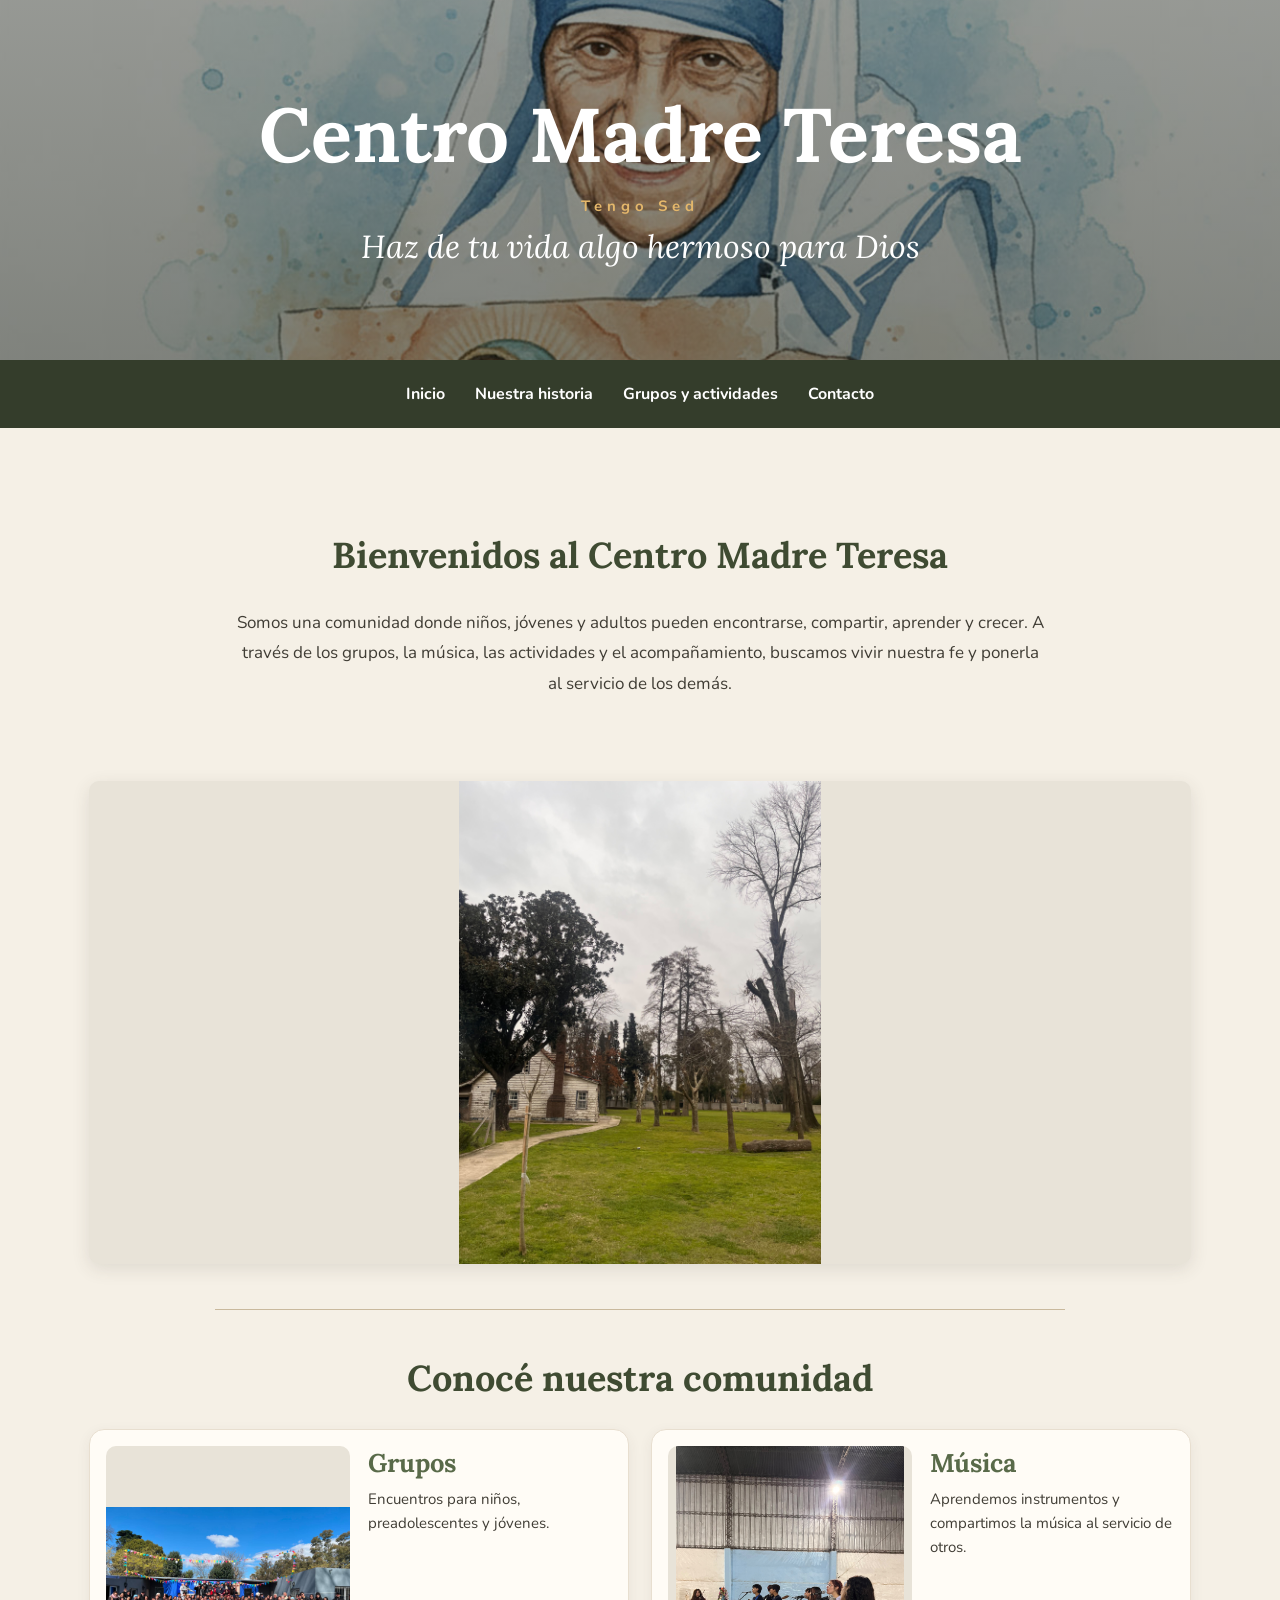
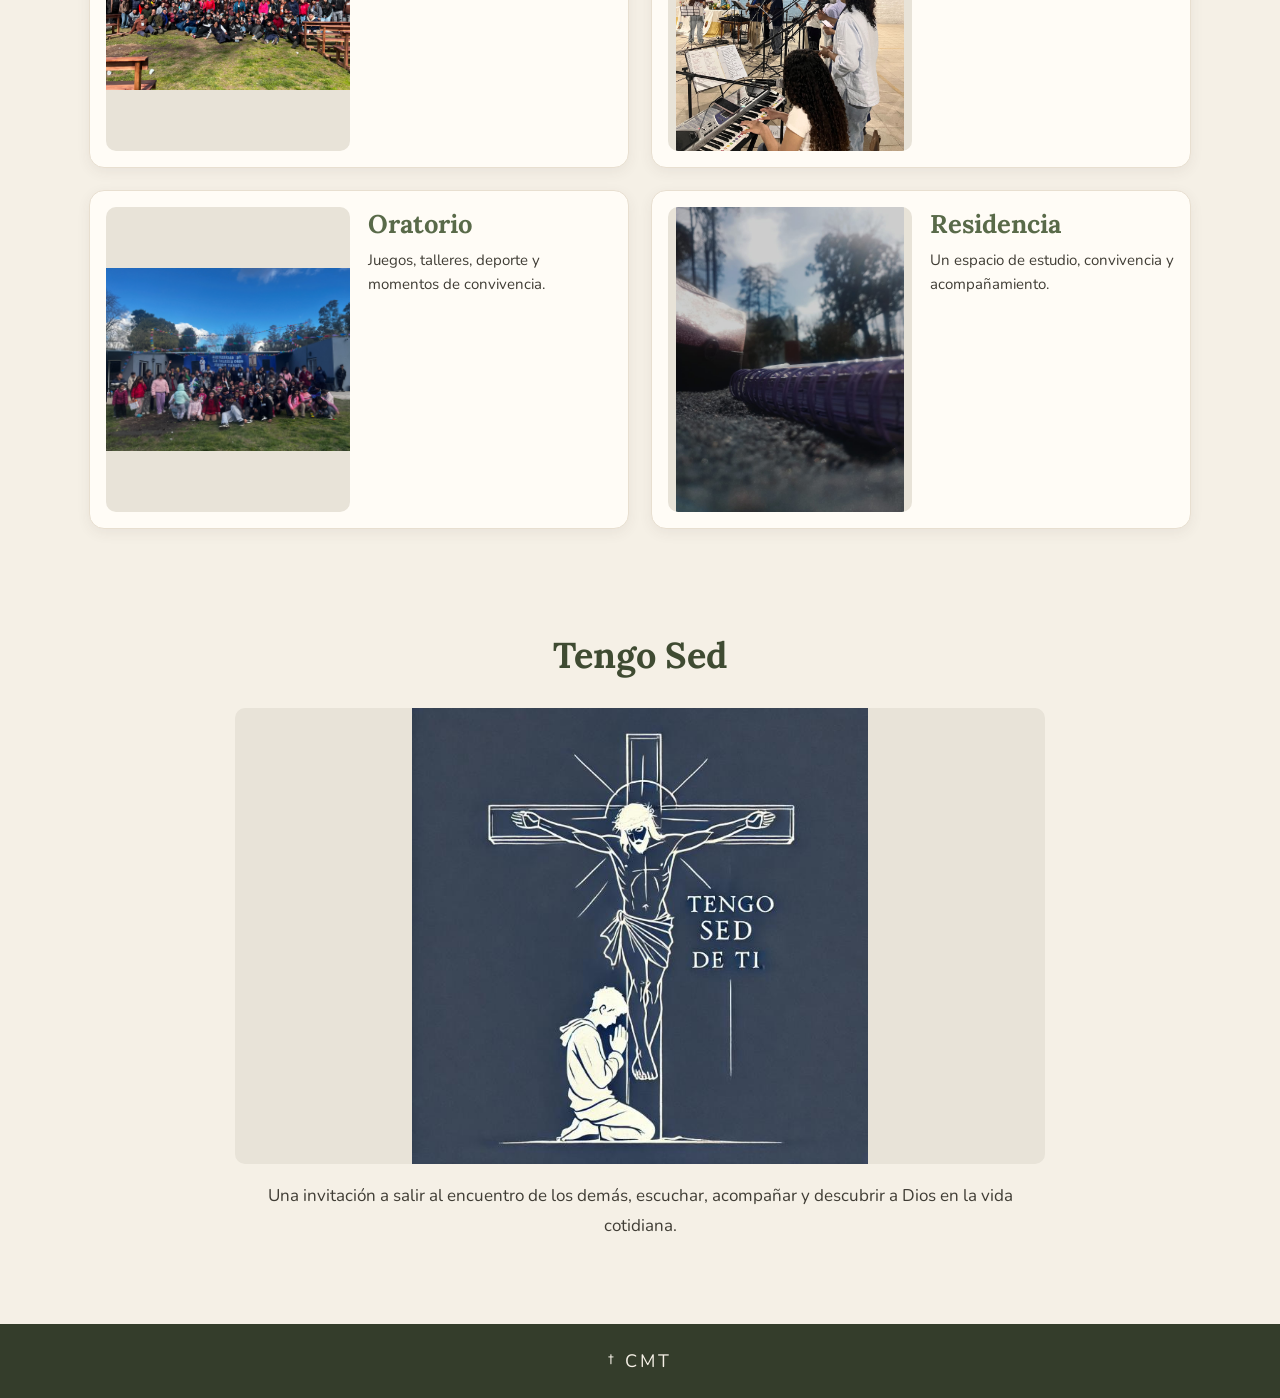
==== index.html @ f8f4c857 "Rename Index.html to index.html" ====
<!DOCTYPE html>
<html lang="es" id="fondo">

<head>
    <meta charset="UTF-8">
    <meta name="viewport" content="width=device-width, initial-scale=1.0">
    <title>Centro Madre Teresa</title>
    <link rel="stylesheet" href="css/estilos.css">
    <link href="https://fonts.googleapis.com/css2?family=Lora:wght@400;600;700&family=Nunito:wght@400;600;700&display=swap" rel="stylesheet">
    <link rel="icon" type="imagen/logo.png" href="imagen/logo.png">
</head>

<body>

    <header id="portada">
        <div id="contenido-portada">
            <h1 id="titulo">Centro Madre Teresa</h1>
            <p id="lema">Tengo Sed</p>
            <h2 id="subtitulo">Haz de tu vida algo hermoso para Dios</h2>
        </div>
    </header>

    <nav id="nav">
        <a href="index.html">Inicio</a>
        <a href="historia.html">Nuestra historia</a>
        <a href="grupos.html">Grupos y actividades</a>
        <a href="contacto.html">Contacto</a>
    </nav>

    <main>

        <section id="presentacion">
            <h2>Bienvenidos al Centro Madre Teresa</h2>

            <p>
                Somos una comunidad donde niños, jóvenes y adultos
                pueden encontrarse, compartir, aprender y crecer.
                A través de los grupos, la música, las actividades
                y el acompañamiento, buscamos vivir nuestra fe
                y ponerla al servicio de los demás.
            </p>
        </section>

        <section id="foto-principal">
            <div class="foto-vacia">
                        <img src="imagen/Vistas a la ex Casa San Jose.jpeg" alt="Centro">
                    </div>
        </section>

        <hr>

        <section id="actividades">
            <h2>Conocé nuestra comunidad</h2>

            <div class="contenedor-tarjetas">

                <article class="tarjeta">
                    <div class="foto-vacia">
                        <img src="imagen/Gente Mision.jpeg" alt="Jovenes Centro Madre Teresa">
                    </div>
                    <h3>Grupos</h3>
                    <p>
                        Encuentros para niños, preadolescentes
                        y jóvenes.
                    </p>
                </article>

                <article class="tarjeta">
                    <div class="foto-vacia">
                        <img src="imagen/Servicio de Coro CMT.jpeg" alt="coro y musica">
                    </div>
                    <h3>Música</h3>
                    <p>
                        Aprendemos instrumentos y compartimos
                        la música al servicio de otros.
                    </p>
                </article>

                <article class="tarjeta">
                    <div class="foto-vacia">
                        <img src="imagen/Niños.jpeg" alt="Niños del Centro Madre Teresa">
                    </div>
                    <h3>Oratorio</h3>
                    <p>
                        Juegos, talleres, deporte y momentos
                        de convivencia.
                    </p>
                </article>

                <article class="tarjeta">
                    <div class="foto-vacia">
                        <img src="imagen/Estudio.jpeg" alt="Espacio de estudio de la residencia">
                    </div>
                    <h3>Residencia</h3>
                    <p>
                        Un espacio de estudio, convivencia
                        y acompañamiento.
                    </p>
                </article>

            </div>
        </section>

        <section id="identidad">
            <h2>Tengo Sed</h2>
            <div class="foto-vacia">
                        <img src="imagen/sed.jpg" alt="Amor en servicio">
                    </div>
            <p>
                Una invitación a salir al encuentro de los demás,
                escuchar, acompañar y descubrir a Dios en la vida
                cotidiana.
            </p>
        </section>

    </main>

    <footer>
        <p id="promo">† CMT</p>
    </footer>

</body>
</html>
---- css/estilos.css ----
/* ESTILO GENERAL */
* {
    box-sizing: border-box;
}

body {
    margin: 0;
    background-color: #F5F0E6;
    color: #403D35;
    font-family: 'Nunito', sans-serif;
}

h1, h2, h3 {
    font-family: 'Lora', serif;
}

/* PORTADA */
#portada {
    min-height: 360px;
    padding: 45px 20px;
    display: flex;
    align-items: center;
    justify-content: center;
    text-align: center;
    color: white;

    background-image:
        linear-gradient(rgba(25, 30, 20, 0.45),
                        rgba(25, 30, 20, 0.55)),
        url("../imagen/madre-teresa-eliza-gara-albert-verges.jpg");

    background-size: cover;
    background-position: center;
}

#calido {
    min-height: 360px;
    padding: 45px 20px;

    display: flex;
    align-items: center;
    justify-content: center;

    text-align: center;
    color: white;

    background-image:
        linear-gradient(
            rgba(25, 30, 20, 0.35),
            rgba(25, 30, 20, 0.55)
        ),
        url("../imagen/portada-calida.png");

    background-size: cover;
    background-position: center;
    background-repeat: no-repeat;
}
#contenido-portada {
    max-width: 900px;
}

#titulo {
    margin: 0;
    color: white;
    font-size: clamp(40px, 7vw, 76px);
    line-height: 1.1;
}

#lema {
    margin: 20px 0 10px;
    color: #E4B76B;
    font-size: 15px;
    font-weight: bold;
    letter-spacing: 5px;
}

#subtitulo {
    margin: 10px 0 0;
    padding: 0;
    font-size: clamp(20px, 3vw, 32px);
    font-weight: normal;
    font-style: italic;
}

/* MENÚ DE NAVEGACIÓN */
#nav {
    display: flex;
    justify-content: center;
    flex-wrap: wrap;
    gap: 12px 30px;
    padding: 18px;
    background-color: #343D2B;
}

#nav a {
    color: white;
    text-decoration: none;
    font-weight: bold;
    padding: 5px 0;
    transition: color 0.2s;
}

#nav a:hover {
    color: #D4C49A;
}

/* PRESENTACIÓN */
#presentacion,
#identidad {
    max-width: 850px;
    margin: 45px auto;
    padding: 20px;
    text-align: center;
    line-height: 1.8;
}

#presentacion h2,
#identidad h2 {
    color: #3F4B32;
    font-size: clamp(26px, 4vw, 36px);
    margin-bottom: 20px;
}

#presentacion p,
#identidad p {
    font-size: 17px;
}

hr {
    max-width: 850px;
    margin: 45px auto;
    border: 0;
    border-top: 1px solid #C9B99D;
}

/* ESPACIOS PARA LAS FOTOS */
.foto-vacia {
    width: 100%;
    aspect-ratio: 16 / 9;
    overflow: hidden;
    border-radius: 10px;
    background-color: #E8E3D8;

    display: flex;
    align-items: center;
    justify-content: center;
    text-align: center;
    color: #686657;
}

.foto-vacia img {
    width: 100%;
    height: 100%;
    object-fit: contain;
    display: block;
}
/* FOTO PRINCIPAL */
#foto-principal {
    max-width: 1150px;
    margin: 35px auto;
    padding: 0 24px;
}

#foto-principal .foto-vacia {
    aspect-ratio: 16 / 7;
    box-shadow: 0 5px 18px rgba(64, 61, 53, 0.12);
}

/* TARJETAS DE ACTIVIDADES */
#actividades {
    max-width: 1150px;
    margin: 45px auto;
    padding: 0 24px;
}

#actividades > h2 {
    margin-bottom: 28px;
    text-align: center;
    color: #3F4B32;
    font-size: clamp(27px, 4vw, 36px);
}

.contenedor-tarjetas {
    display: grid;
    grid-template-columns: repeat(2, minmax(0, 1fr));
    gap: 22px;
}

.tarjeta {
    min-width: 0;
    padding: 16px;
    display: grid;
    grid-template-columns: minmax(0, 1fr) minmax(0, 1fr);
    grid-template-rows: auto 1fr;
    align-items: center;
    gap: 8px 18px;

    background-color: #FFFCF6;
    border: 1px solid #E8DFD0;
    border-radius: 15px;
    box-shadow: 0 4px 14px rgba(64, 61, 53, 0.07);
    transition: transform 0.2s, box-shadow 0.2s;
}

.tarjeta:hover {
    transform: translateY(-3px);
    box-shadow: 0 8px 20px rgba(64, 61, 53, 0.12);
}

.tarjeta .foto-vacia {
    grid-column: 1;
    grid-row: 1 / 3;
    aspect-ratio: 4 / 5;
}

.tarjeta h3 {
    grid-column: 2;
    grid-row: 1;
    align-self: end;
    margin: 0;
    color: #596A49;
    font-size: clamp(20px, 2vw, 27px);
}

.tarjeta p {
    grid-column: 2;
    grid-row: 2;
    align-self: start;
    margin: 0;
    font-size: 15px;
    line-height: 1.6;
}

/* PIE DE PÁGINA */
footer {
    margin-top: 45px;
    padding: 25px;
    background-color: #343D2B;
    text-align: center;
}

#promo {
    margin: 0;
    color: #F5F0E6;
    font-size: 18px;
    letter-spacing: 3px;
}

/* ADAPTACIÓN A PANTALLAS PEQUEÑAS */
@media (max-width: 750px) {
    .contenedor-tarjetas {
        grid-template-columns: 1fr;
    }

    #foto-principal .foto-vacia {
        aspect-ratio: 4 / 3;
    }
}

@media (max-width: 450px) {
    .tarjeta {
        grid-template-columns: 1fr;
    }

    .tarjeta .foto-vacia {
        grid-column: 1;
        grid-row: 1;
        aspect-ratio: 16 / 9;
    }

    .tarjeta h3 {
        grid-column: 1;
        grid-row: 2;
    }

    .tarjeta p {
        grid-column: 1;
        grid-row: 3;
    }

    #nav {
        gap: 12px 18px;
    }
}

/* FORMULARIO DE CONTACTO */

#formulario-contacto {
    max-width: 650px;
    margin: 40px auto;
    padding: 30px;
    background-color: #FFFCF5;
    border-radius: 12px;
    box-shadow: 0 4px 15px rgba(64, 61, 53, 0.12);
}

#form-contacto {
    display: flex;
    flex-direction: column;
    gap: 12px;
}

#form-contacto label {
    font-weight: 700;
    margin-top: 8px;
}

#form-contacto input,
#form-contacto select,
#form-contacto textarea {
    width: 100%;
    padding: 12px;
    border: 1px solid #C9BDA8;
    border-radius: 6px;
    background-color: #FFFFFF;
    color: #403D35;
    font-family: 'Nunito', sans-serif;
    font-size: 16px;
}

#form-contacto input:focus,
#form-contacto select:focus,
#form-contacto textarea:focus {
    outline: 2px solid #8B9A75;
    border-color: #8B9A75;
}

#form-contacto textarea {
    resize: vertical;
}

#form-contacto button {
    margin-top: 12px;
    padding: 13px;
    border: none;
    border-radius: 6px;
    background-color: #667653;
    color: white;
    font-family: 'Nunito', sans-serif;
    font-size: 16px;
    font-weight: 700;
    cursor: pointer;
    transition: background-color 0.2s;
}

#form-contacto button:hover {
    background-color: #4F6040;
}

#respuesta-contacto {
    text-align: center;
    font-weight: 700;
    color: #4F6040;
}
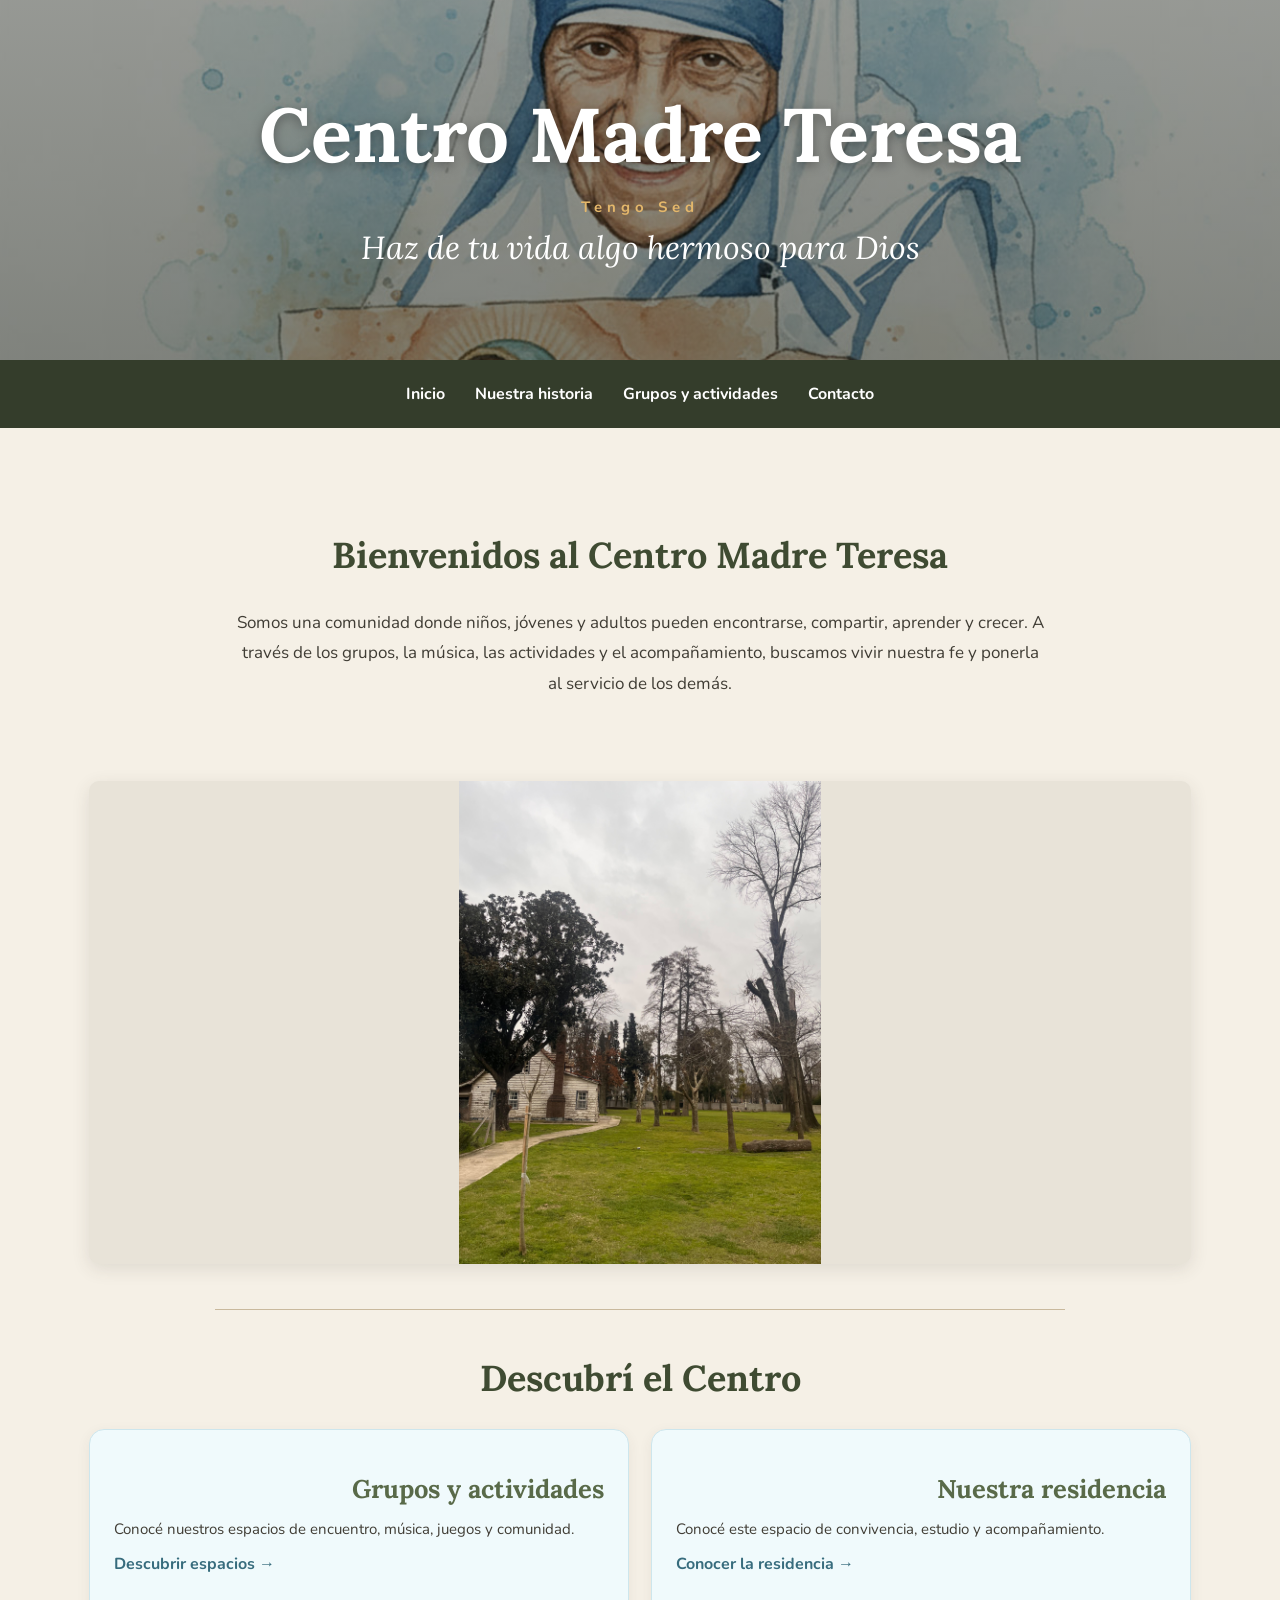
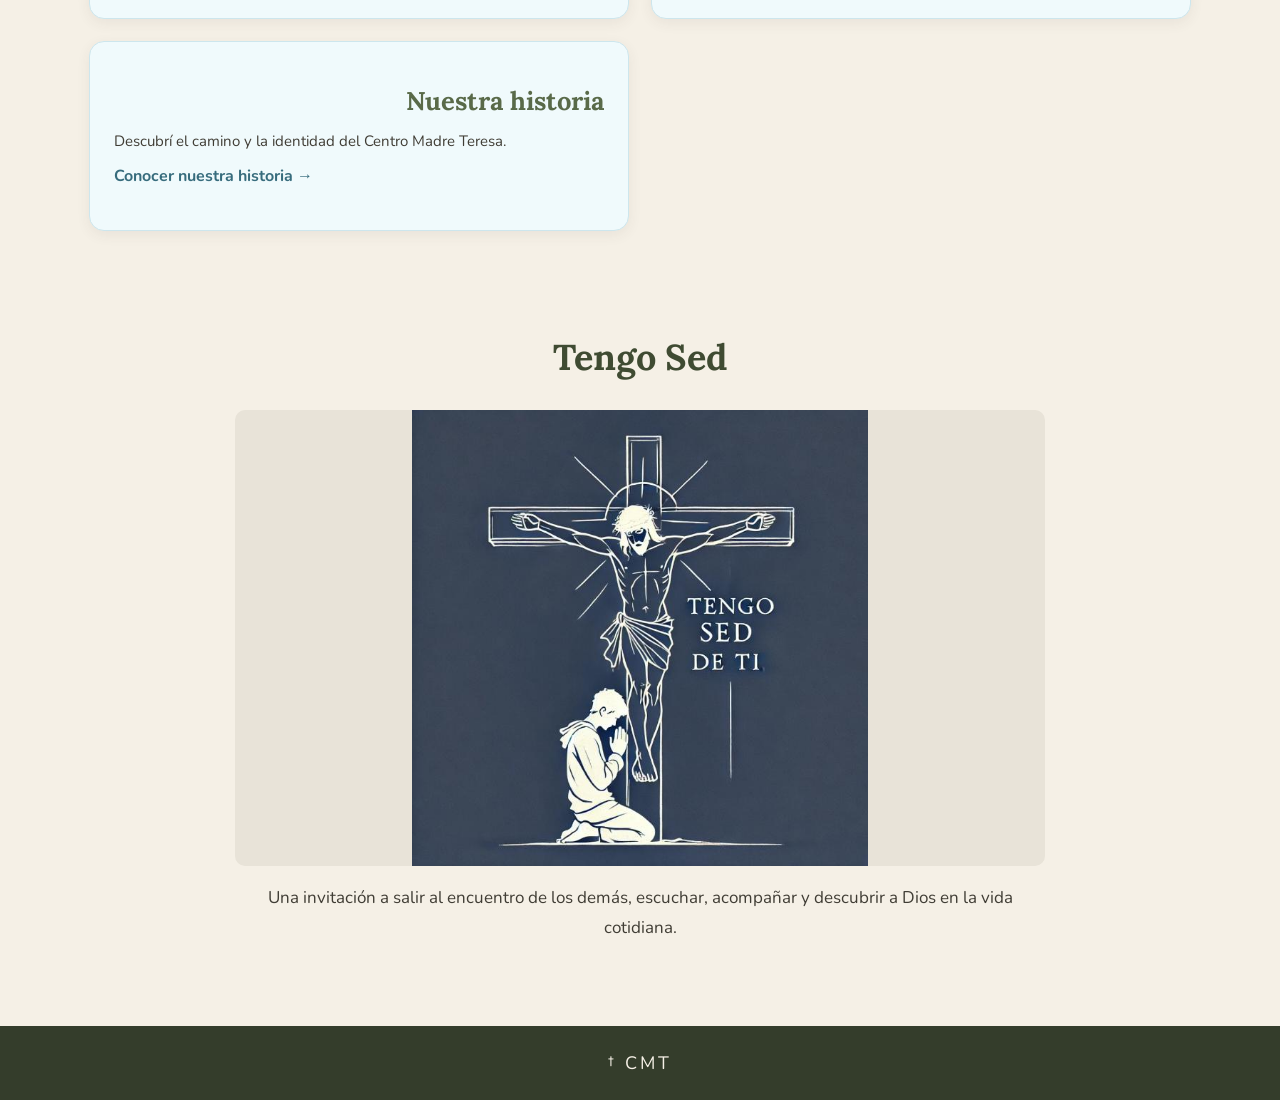
==== commit 936c774f: "comit nuevo" ====
--- a/index.html
+++ b/index.html
@@ -50,57 +50,43 @@
 
         <hr>
 
-        <section id="actividades">
-            <h2>Conocé nuestra comunidad</h2>
+        
+<section id="actividades">
+    <h2>Descubrí el Centro</h2>
 
-            <div class="contenedor-tarjetas">
+    <div class="contenedor-tarjetas accesos-inicio">
 
-                <article class="tarjeta">
-                    <div class="foto-vacia">
-                        <img src="imagen/Gente Mision.jpeg" alt="Jovenes Centro Madre Teresa">
-                    </div>
-                    <h3>Grupos</h3>
-                    <p>
-                        Encuentros para niños, preadolescentes
-                        y jóvenes.
-                    </p>
-                </article>
+        <article class="tarjeta acceso-inicio" tabindex="0" role="link" onclick="window.location.href='grupos.html'" onkeydown="if(event.key==='Enter'||event.key===' '){event.preventDefault();window.location.href='grupos.html'}">
+            <h3>Grupos y actividades</h3>
+            <p>Conocé nuestros espacios de encuentro, música, juegos y comunidad.</p>
+            <span>Descubrir espacios →</span>
+        </article>
 
-                <article class="tarjeta">
-                    <div class="foto-vacia">
-                        <img src="imagen/Servicio de Coro CMT.jpeg" alt="coro y musica">
-                    </div>
-                    <h3>Música</h3>
-                    <p>
-                        Aprendemos instrumentos y compartimos
-                        la música al servicio de otros.
-                    </p>
-                </article>
+        <article class="tarjeta acceso-inicio" tabindex="0" role="button" onclick="document.getElementById('panel-residencia').hidden=false;document.getElementById('panel-residencia').scrollIntoView({behavior:'smooth',block:'center'})" onkeydown="if(event.key==='Enter'||event.key===' '){event.preventDefault();document.getElementById('panel-residencia').hidden=false;document.getElementById('panel-residencia').scrollIntoView({behavior:'smooth',block:'center'})}">
+            <h3>Nuestra residencia</h3>
+            <p>Conocé este espacio de convivencia, estudio y acompañamiento.</p>
+            <span>Conocer la residencia →</span>
+        </article>
 
-                <article class="tarjeta">
-                    <div class="foto-vacia">
-                        <img src="imagen/Niños.jpeg" alt="Niños del Centro Madre Teresa">
-                    </div>
-                    <h3>Oratorio</h3>
-                    <p>
-                        Juegos, talleres, deporte y momentos
-                        de convivencia.
-                    </p>
-                </article>
+        <a class="tarjeta acceso-inicio" href="historia.html">
+            <h3>Nuestra historia</h3>
+            <p>Descubrí el camino y la identidad del Centro Madre Teresa.</p>
+            <span>Conocer nuestra historia →</span>
+        </a>
 
-                <article class="tarjeta">
-                    <div class="foto-vacia">
-                        <img src="imagen/Estudio.jpeg" alt="Espacio de estudio de la residencia">
-                    </div>
-                    <h3>Residencia</h3>
-                    <p>
-                        Un espacio de estudio, convivencia
-                        y acompañamiento.
-                    </p>
-                </article>
+    </div>
 
-            </div>
-        </section>
+    <div id="panel-residencia" class="panel-detalle" hidden>
+        <button type="button" class="cerrar-panel" onclick="document.getElementById('panel-residencia').hidden=true">Cerrar ×</button>
+        <h3>Nuestra residencia</h3>
+        <div class="foto-vacia">
+            <img src="imagen/Estudio.jpeg" alt="Espacio de estudio de la residencia">
+        </div>
+        <p>La residencia es un espacio de convivencia, estudio y acompañamiento en la vida cotidiana del Centro Madre Teresa.</p>
+        <a class="boton-contacto" href="contacto.html?motivo=residencia">Consultar por la residencia</a>
+    </div>
+</section>
+
 
         <section id="identidad">
             <h2>Tengo Sed</h2>
--- a/css/estilos.css
+++ b/css/estilos.css
@@ -1,5 +1,4 @@
 
-/* ESTILO GENERAL */
 * {
     box-sizing: border-box;
 }
@@ -15,7 +14,6 @@
     font-family: 'Lora', serif;
 }
 
-/* PORTADA */
 #portada {
     min-height: 360px;
     padding: 45px 20px;
@@ -24,12 +22,9 @@
     justify-content: center;
     text-align: center;
     color: white;
-
     background-image:
-        linear-gradient(rgba(25, 30, 20, 0.45),
-                        rgba(25, 30, 20, 0.55)),
+        linear-gradient(rgba(25, 30, 20, 0.45), rgba(25, 30, 20, 0.55)),
         url("../imagen/madre-teresa-eliza-gara-albert-verges.jpg");
-
     background-size: cover;
     background-position: center;
 }
@@ -37,34 +32,32 @@
 #calido {
     min-height: 360px;
     padding: 45px 20px;
-
     display: flex;
     align-items: center;
     justify-content: center;
-
     text-align: center;
     color: white;
-
     background-image:
-        linear-gradient(
-            rgba(25, 30, 20, 0.35),
-            rgba(25, 30, 20, 0.55)
-        ),
+        linear-gradient(rgba(25, 30, 20, 0.35), rgba(25, 30, 20, 0.55)),
         url("../imagen/portada-calida.png");
-
     background-size: cover;
     background-position: center;
     background-repeat: no-repeat;
 }
+
 #contenido-portada {
+    width: 100%;
     max-width: 900px;
+    margin: 0 auto;
 }
 
 #titulo {
     margin: 0;
     color: white;
-    font-size: clamp(40px, 7vw, 76px);
-    line-height: 1.1;
+    font-size: clamp(36px, 6vw, 76px);
+    line-height: 1.12;
+    text-wrap: balance;
+    text-shadow: 0 3px 12px rgba(0, 0, 0, 0.35);
 }
 
 #lema {
@@ -83,7 +76,6 @@
     font-style: italic;
 }
 
-/* MENÚ DE NAVEGACIÓN */
 #nav {
     display: flex;
     justify-content: center;
@@ -105,7 +97,6 @@
     color: #D4C49A;
 }
 
-/* PRESENTACIÓN */
 #presentacion,
 #identidad {
     max-width: 850px;
@@ -134,14 +125,12 @@
     border-top: 1px solid #C9B99D;
 }
 
-/* ESPACIOS PARA LAS FOTOS */
 .foto-vacia {
     width: 100%;
     aspect-ratio: 16 / 9;
     overflow: hidden;
     border-radius: 10px;
     background-color: #E8E3D8;
-
     display: flex;
     align-items: center;
     justify-content: center;
@@ -155,7 +144,7 @@
     object-fit: contain;
     display: block;
 }
-/* FOTO PRINCIPAL */
+
 #foto-principal {
     max-width: 1150px;
     margin: 35px auto;
@@ -167,7 +156,6 @@
     box-shadow: 0 5px 18px rgba(64, 61, 53, 0.12);
 }
 
-/* TARJETAS DE ACTIVIDADES */
 #actividades {
     max-width: 1150px;
     margin: 45px auto;
@@ -195,15 +183,17 @@
     grid-template-rows: auto 1fr;
     align-items: center;
     gap: 8px 18px;
-
     background-color: #FFFCF6;
-    border: 1px solid #E8DFD0;
+    border: 1px solid #CDE6ED;
     border-radius: 15px;
     box-shadow: 0 4px 14px rgba(64, 61, 53, 0.07);
-    transition: transform 0.2s, box-shadow 0.2s;
+    transition: transform 0.2s, box-shadow 0.2s, background-color 0.2s, border-color 0.2s;
+    cursor: pointer;
 }
 
 .tarjeta:hover {
+    background-color: #F0FAFC;
+    border-color: #A9D8E5;
     transform: translateY(-3px);
     box-shadow: 0 8px 20px rgba(64, 61, 53, 0.12);
 }
@@ -232,7 +222,6 @@
     line-height: 1.6;
 }
 
-/* PIE DE PÁGINA */
 footer {
     margin-top: 45px;
     padding: 25px;
@@ -247,17 +236,6 @@
     letter-spacing: 3px;
 }
 
-/* ADAPTACIÓN A PANTALLAS PEQUEÑAS */
-@media (max-width: 750px) {
-    .contenedor-tarjetas {
-        grid-template-columns: 1fr;
-    }
-
-    #foto-principal .foto-vacia {
-        aspect-ratio: 4 / 3;
-    }
-}
-
 @media (max-width: 450px) {
     .tarjeta {
         grid-template-columns: 1fr;
@@ -266,7 +244,7 @@
     .tarjeta .foto-vacia {
         grid-column: 1;
         grid-row: 1;
-        aspect-ratio: 16 / 9;
+        aspect-ratio: 4 / 3;
     }
 
     .tarjeta h3 {
@@ -280,11 +258,19 @@
     }
 
     #nav {
-        gap: 12px 18px;
-    }
-}
-
-/* FORMULARIO DE CONTACTO */
+        display: grid;
+        grid-template-columns: 1fr 1fr;
+        gap: 12px 8px;
+        padding: 14px 10px;
+        text-align: center;
+    }
+
+    #nav a {
+        min-width: 0;
+        padding: 10px 4px;
+        overflow-wrap: break-word;
+    }
+}
 
 #formulario-contacto {
     max-width: 650px;
@@ -353,3 +339,93 @@
     font-weight: 700;
     color: #4F6040;
 }
+
+
+.accesos-inicio .acceso-inicio {
+    display: flex;
+    flex-direction: column;
+    align-items: flex-start;
+    justify-content: center;
+    gap: 12px;
+    min-height: 190px;
+    padding: 24px;
+    background-color: #F0FAFC;
+    border: 1px solid #CDE6ED;
+    border-radius: 15px;
+    color: #403D35;
+    text-decoration: none;
+    cursor: pointer;
+}
+
+.accesos-inicio .acceso-inicio h3,
+.accesos-inicio .acceso-inicio p {
+    margin: 0;
+}
+
+.accesos-inicio .acceso-inicio span {
+    color: #376C7D;
+    font-weight: 700;
+}
+
+.accesos-inicio .acceso-inicio:focus-visible {
+    outline: 3px solid #7ABACB;
+    outline-offset: 3px;
+}
+
+.panel-detalle {
+    position: relative;
+    max-width: 750px;
+    margin: 30px auto;
+    padding: 25px;
+    background-color: #F0FAFC;
+    border: 1px solid #CDE6ED;
+    border-radius: 15px;
+}
+
+.panel-detalle h3 {
+    color: #3F4B32;
+    font-size: 28px;
+}
+
+.panel-detalle[hidden] {
+    display: none;
+}
+
+.panel-detalle .foto-vacia {
+    max-width: 600px;
+    margin: 20px auto;
+}
+
+.cerrar-panel {
+    display: block;
+    margin-left: auto;
+    padding: 8px 14px;
+    border: 0;
+    border-radius: 8px;
+    background-color: #DDF3FA;
+    color: #245A70;
+    cursor: pointer;
+}
+
+.boton-contacto {
+    display: inline-block;
+    margin-top: 12px;
+    padding: 12px 18px;
+    border-radius: 8px;
+    background-color: #DDF3FA;
+    color: #245A70;
+    font-weight: 700;
+    text-decoration: none;
+}
+
+@media (max-width: 450px) {
+    .accesos-inicio {
+        grid-template-columns: 1fr;
+    }
+
+    .panel-detalle {
+        margin: 24px 16px;
+        padding: 18px;
+    }
+}
+
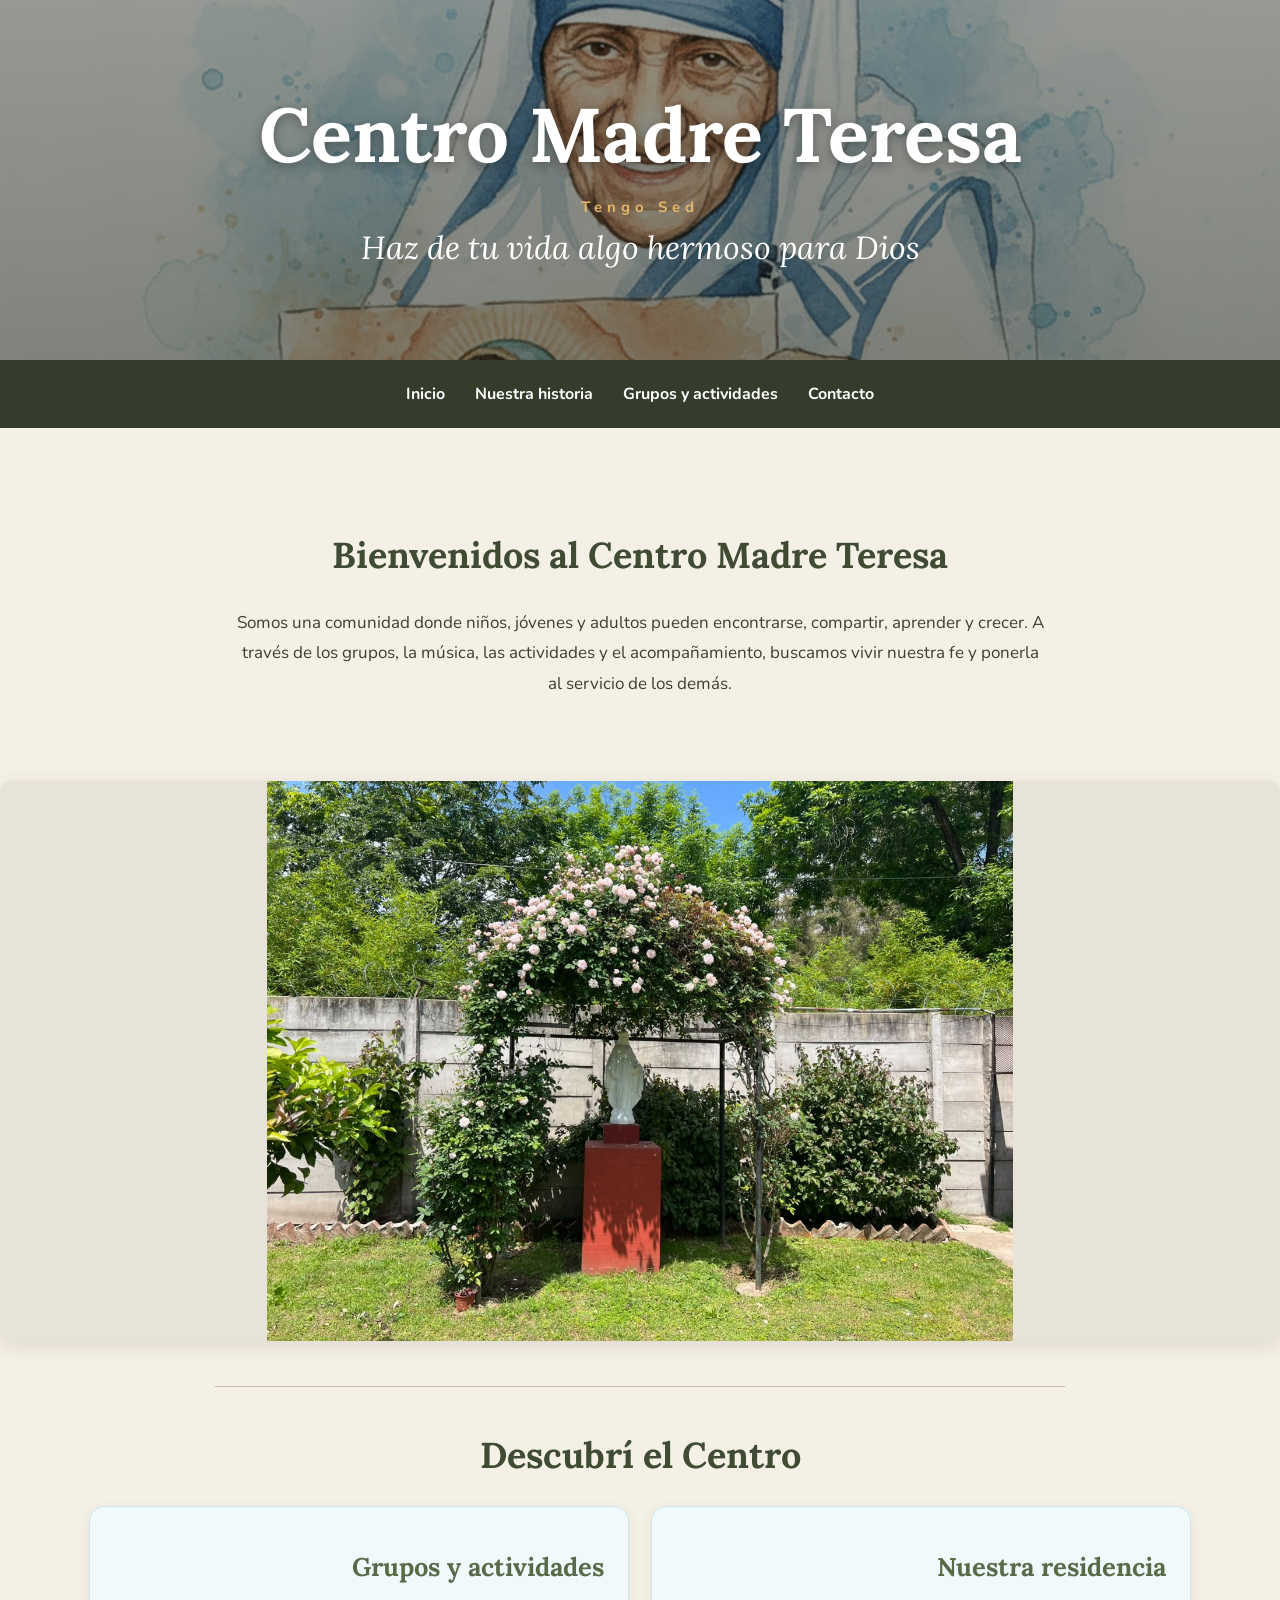
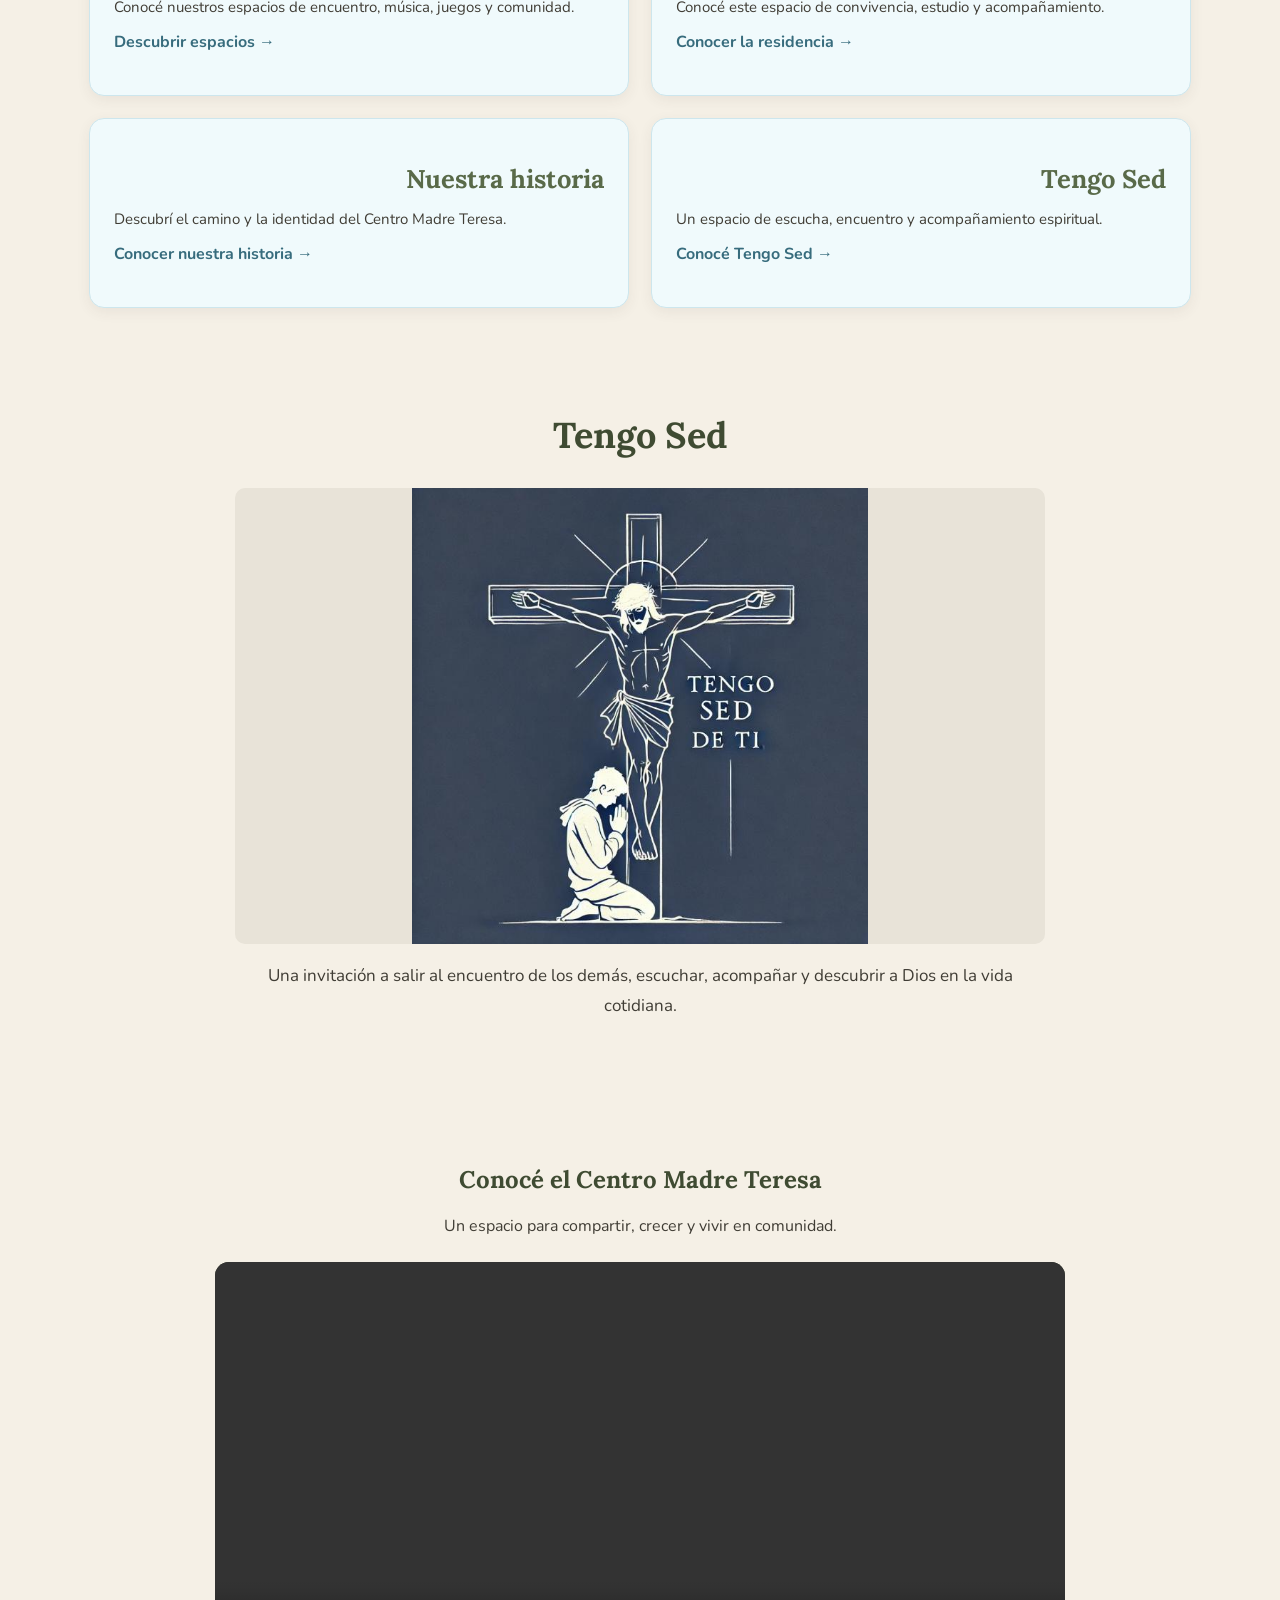
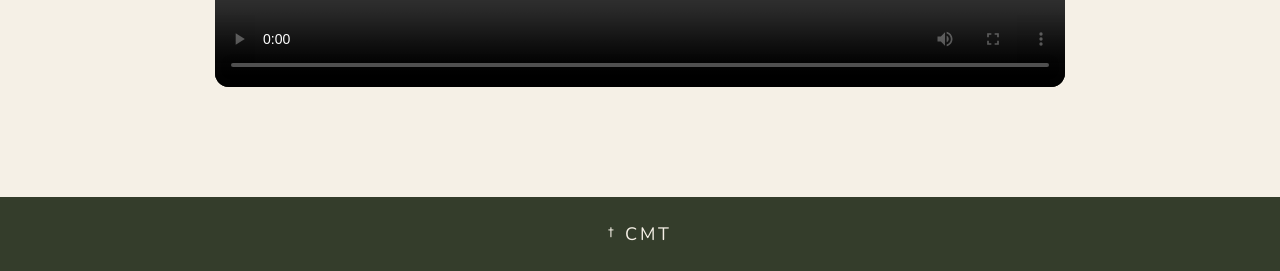
==== commit 8c1d3fae: "comit nuevo" ====
--- a/index.html
+++ b/index.html
@@ -5,14 +5,21 @@
 <head>
     <meta charset="UTF-8">
     <meta name="viewport" content="width=device-width, initial-scale=1.0">
+
     <title>Centro Madre Teresa</title>
+
     <link rel="stylesheet" href="css/estilos.css">
-    <link href="https://fonts.googleapis.com/css2?family=Lora:wght@400;600;700&family=Nunito:wght@400;600;700&display=swap" rel="stylesheet">
-    <link rel="icon" type="imagen/logo.png" href="imagen/logo.png">
+
+    <link
+        href="https://fonts.googleapis.com/css2?family=Lora:wght@400;600;700&family=Nunito:wght@400;600;700&display=swap"
+        rel="stylesheet">
+
+    <link rel="icon" href="imagen/logo.png" type="image/png">
 </head>
 
 <body>
 
+    <!-- ENCABEZADO -->
     <header id="portada">
         <div id="contenido-portada">
             <h1 id="titulo">Centro Madre Teresa</h1>
@@ -21,6 +28,7 @@
         </div>
     </header>
 
+    <!-- NAVEGACIÓN -->
     <nav id="nav">
         <a href="index.html">Inicio</a>
         <a href="historia.html">Nuestra historia</a>
@@ -30,6 +38,7 @@
 
     <main>
 
+        <!-- PRESENTACIÓN -->
         <section id="presentacion">
             <h2>Bienvenidos al Centro Madre Teresa</h2>
 
@@ -42,57 +51,156 @@
             </p>
         </section>
 
+        <!-- FOTO PRINCIPAL -->
         <section id="foto-principal">
             <div class="foto-vacia">
-                        <img src="imagen/Vistas a la ex Casa San Jose.jpeg" alt="Centro">
-                    </div>
+                <img src="imagen/Rosal.jpeg" alt="Centro Madre Teresa">
+            </div>
         </section>
 
         <hr>
 
-        
-<section id="actividades">
-    <h2>Descubrí el Centro</h2>
-
-    <div class="contenedor-tarjetas accesos-inicio">
-
-        <article class="tarjeta acceso-inicio" tabindex="0" role="link" onclick="window.location.href='grupos.html'" onkeydown="if(event.key==='Enter'||event.key===' '){event.preventDefault();window.location.href='grupos.html'}">
-            <h3>Grupos y actividades</h3>
-            <p>Conocé nuestros espacios de encuentro, música, juegos y comunidad.</p>
-            <span>Descubrir espacios →</span>
-        </article>
-
-        <article class="tarjeta acceso-inicio" tabindex="0" role="button" onclick="document.getElementById('panel-residencia').hidden=false;document.getElementById('panel-residencia').scrollIntoView({behavior:'smooth',block:'center'})" onkeydown="if(event.key==='Enter'||event.key===' '){event.preventDefault();document.getElementById('panel-residencia').hidden=false;document.getElementById('panel-residencia').scrollIntoView({behavior:'smooth',block:'center'})}">
-            <h3>Nuestra residencia</h3>
-            <p>Conocé este espacio de convivencia, estudio y acompañamiento.</p>
-            <span>Conocer la residencia →</span>
-        </article>
-
-        <a class="tarjeta acceso-inicio" href="historia.html">
-            <h3>Nuestra historia</h3>
-            <p>Descubrí el camino y la identidad del Centro Madre Teresa.</p>
-            <span>Conocer nuestra historia →</span>
-        </a>
-
-    </div>
-
-    <div id="panel-residencia" class="panel-detalle" hidden>
-        <button type="button" class="cerrar-panel" onclick="document.getElementById('panel-residencia').hidden=true">Cerrar ×</button>
-        <h3>Nuestra residencia</h3>
-        <div class="foto-vacia">
-            <img src="imagen/Estudio.jpeg" alt="Espacio de estudio de la residencia">
-        </div>
-        <p>La residencia es un espacio de convivencia, estudio y acompañamiento en la vida cotidiana del Centro Madre Teresa.</p>
-        <a class="boton-contacto" href="contacto.html?motivo=residencia">Consultar por la residencia</a>
-    </div>
-</section>
-
-
+        <!-- ACCESOS PRINCIPALES -->
+        <section id="actividades">
+            <h2>Descubrí el Centro</h2>
+
+            <div class="contenedor-tarjetas accesos-inicio">
+
+                <a class="tarjeta acceso-inicio" href="grupos.html">
+                    <h3>Grupos y actividades</h3>
+                    <p>
+                        Conocé nuestros espacios de encuentro,
+                        música, juegos y comunidad.
+                    </p>
+                    <span>Descubrir espacios →</span>
+                </a>
+
+                <article
+                    class="tarjeta acceso-inicio tarjeta-interactiva"
+                    tabindex="0"
+                    role="button"
+                    data-panel="panel-residencia"
+                    aria-controls="panel-residencia"
+                    aria-expanded="false">
+
+                    <h3>Nuestra residencia</h3>
+                    <p>
+                        Conocé este espacio de convivencia,
+                        estudio y acompañamiento.
+                    </p>
+                    <span>Conocer la residencia →</span>
+                </article>
+
+                <a class="tarjeta acceso-inicio" href="historia.html">
+                    <h3>Nuestra historia</h3>
+                    <p>
+                        Descubrí el camino y la identidad
+                        del Centro Madre Teresa.
+                    </p>
+                    <span>Conocer nuestra historia →</span>
+                </a>
+
+                <article
+                    class="tarjeta acceso-inicio tarjeta-interactiva"
+                    tabindex="0"
+                    role="button"
+                    data-panel="panel-tengo-sed"
+                    aria-controls="panel-tengo-sed"
+                    aria-expanded="false">
+
+                    <h3>Tengo Sed</h3>
+                    <p>
+                        Un espacio de escucha, encuentro
+                        y acompañamiento espiritual.
+                    </p>
+                    <span>Conocé Tengo Sed →</span>
+                </article>
+
+            </div>
+
+            <!-- PANEL: RESIDENCIA -->
+            <div id="panel-residencia" class="panel-detalle" hidden>
+
+                <button
+                    type="button"
+                    class="cerrar-panel"
+                    data-cerrar-panel>
+                    Cerrar ×
+                </button>
+
+                <h3>Nuestra residencia</h3>
+
+                <div class="foto-vacia">
+                    <img
+                        src="imagen/Estudio.jpeg"
+                        alt="Espacio de estudio de la residencia">
+                </div>
+
+                <p>
+                    La residencia es un espacio de convivencia,
+                    estudio y acompañamiento en la vida cotidiana
+                    del Centro Madre Teresa.
+                </p>
+
+                <a
+                    class="boton-contacto"
+                    href="contacto.html?motivo=residencia">
+                    Consultar por la residencia
+                </a>
+
+            </div>
+
+            <!-- PANEL: TENGO SED -->
+            <div id="panel-tengo-sed" class="panel-detalle" hidden>
+
+                <button
+                    type="button"
+                    class="cerrar-panel"
+                    data-cerrar-panel>
+                    Cerrar ×
+                </button>
+
+                <h3>Tengo Sed</h3>
+
+                <div class="foto-vacia">
+                    <img
+                        src="imagen/sed.jpg"
+                        alt="Tengo Sed: amor y servicio a los demás">
+                </div>
+
+                <p>
+                    Tengo Sed nos invita a acercarnos a los demás,
+                    escuchar, acompañar y reconocer el valor
+                    de cada persona.
+                </p>
+
+                <p>
+                    Si necesitás conversar, buscás acompañamiento
+                    espiritual o querés conocer más sobre esta
+                    propuesta, podés comunicarte con el Centro
+                    Madre Teresa.
+                </p>
+
+                <a
+                    class="boton-contacto"
+                    href="contacto.html?motivo=tengo-sed">
+                    Solicitar acompañamiento
+                </a>
+
+            </div>
+
+        </section>
+
+        <!-- IDENTIDAD -->
         <section id="identidad">
             <h2>Tengo Sed</h2>
+
             <div class="foto-vacia">
-                        <img src="imagen/sed.jpg" alt="Amor en servicio">
-                    </div>
+                <img
+                    src="imagen/sed.jpg"
+                    alt="Amor en servicio">
+            </div>
+
             <p>
                 Una invitación a salir al encuentro de los demás,
                 escuchar, acompañar y descubrir a Dios en la vida
@@ -100,11 +208,35 @@
             </p>
         </section>
 
+        <!-- VIDEO DE PRESENTACIÓN -->
+        <section id="video-presentacion">
+            <h2>Conocé el Centro Madre Teresa</h2>
+
+            <p>
+                Un espacio para compartir, crecer y vivir
+                en comunidad.
+            </p>
+
+            <div class="contenedor-video">
+                <video controls preload="metadata">
+                    <source
+                        src="videos/presentacion.mp4"
+                        type="video/mp4">
+
+                    Tu navegador no puede reproducir este video.
+                </video>
+            </div>
+        </section>
+
     </main>
 
+    <!-- PIE DE PÁGINA -->
     <footer>
         <p id="promo">† CMT</p>
     </footer>
 
+    <!-- JAVASCRIPT -->
+    <script src="jv/script.js"></script>
+
 </body>
 </html>
--- a/css/estilos.css
+++ b/css/estilos.css
@@ -10,25 +10,20 @@
     font-family: 'Nunito', sans-serif;
 }
 
-h1, h2, h3 {
+h1,
+h2,
+h3 {
     font-family: 'Lora', serif;
 }
 
-#portada {
-    min-height: 360px;
-    padding: 45px 20px;
-    display: flex;
-    align-items: center;
-    justify-content: center;
-    text-align: center;
-    color: white;
-    background-image:
-        linear-gradient(rgba(25, 30, 20, 0.45), rgba(25, 30, 20, 0.55)),
-        url("../imagen/madre-teresa-eliza-gara-albert-verges.jpg");
-    background-size: cover;
-    background-position: center;
-}
-
+hr {
+    max-width: 850px;
+    margin: 45px auto;
+    border: 0;
+    border-top: 1px solid #C9B99D;
+}
+
+#portada,
 #calido {
     min-height: 360px;
     padding: 45px 20px;
@@ -37,12 +32,21 @@
     justify-content: center;
     text-align: center;
     color: white;
+    background-size: cover;
+    background-position: center;
+    background-repeat: no-repeat;
+}
+
+#portada {
+    background-image:
+        linear-gradient(rgba(25, 30, 20, 0.45), rgba(25, 30, 20, 0.55)),
+        url("../imagen/madre-teresa-eliza-gara-albert-verges.jpg");
+}
+
+#calido {
     background-image:
         linear-gradient(rgba(25, 30, 20, 0.35), rgba(25, 30, 20, 0.55)),
         url("../imagen/portada-calida.png");
-    background-size: cover;
-    background-position: center;
-    background-repeat: no-repeat;
 }
 
 #contenido-portada {
@@ -86,10 +90,10 @@
 }
 
 #nav a {
+    padding: 5px 0;
     color: white;
+    font-weight: bold;
     text-decoration: none;
-    font-weight: bold;
-    padding: 5px 0;
     transition: color 0.2s;
 }
 
@@ -108,9 +112,9 @@
 
 #presentacion h2,
 #identidad h2 {
+    margin-bottom: 20px;
     color: #3F4B32;
     font-size: clamp(26px, 4vw, 36px);
-    margin-bottom: 20px;
 }
 
 #presentacion p,
@@ -118,37 +122,31 @@
     font-size: 17px;
 }
 
-hr {
-    max-width: 850px;
-    margin: 45px auto;
-    border: 0;
-    border-top: 1px solid #C9B99D;
-}
-
 .foto-vacia {
     width: 100%;
     aspect-ratio: 16 / 9;
     overflow: hidden;
-    border-radius: 10px;
-    background-color: #E8E3D8;
     display: flex;
     align-items: center;
     justify-content: center;
+    border-radius: 10px;
+    background-color: #E8E3D8;
+    color: #686657;
     text-align: center;
-    color: #686657;
 }
 
 .foto-vacia img {
+    display: block;
+    width: 100%;
+    height: 100%;
+    object-fit: contain;
+}
+
+#foto-principal {
     width: 100%;
     height: 100%;
     object-fit: contain;
     display: block;
-}
-
-#foto-principal {
-    max-width: 1150px;
-    margin: 35px auto;
-    padding: 0 24px;
 }
 
 #foto-principal .foto-vacia {
@@ -164,9 +162,9 @@
 
 #actividades > h2 {
     margin-bottom: 28px;
-    text-align: center;
     color: #3F4B32;
     font-size: clamp(27px, 4vw, 36px);
+    text-align: center;
 }
 
 .contenedor-tarjetas {
@@ -187,7 +185,11 @@
     border: 1px solid #CDE6ED;
     border-radius: 15px;
     box-shadow: 0 4px 14px rgba(64, 61, 53, 0.07);
-    transition: transform 0.2s, box-shadow 0.2s, background-color 0.2s, border-color 0.2s;
+    transition:
+        transform 0.2s,
+        box-shadow 0.2s,
+        background-color 0.2s,
+        border-color 0.2s;
     cursor: pointer;
 }
 
@@ -222,54 +224,197 @@
     line-height: 1.6;
 }
 
-footer {
-    margin-top: 45px;
+.tarjeta-abrir-grupo {
+    cursor: pointer;
+}
+
+.tarjeta-abrir-grupo:focus-visible {
+    outline: 3px solid #245A70;
+    outline-offset: 4px;
+}
+
+.indicacion-tarjeta {
+    display: inline-block;
+    margin-top: 10px;
+    color: #245A70;
+    font-weight: 700;
+}
+
+.accesos-inicio .acceso-inicio {
+    min-height: 190px;
+    padding: 24px;
+    display: flex;
+    flex-direction: column;
+    align-items: flex-start;
+    justify-content: center;
+    gap: 12px;
+    background-color: #F0FAFC;
+    border: 1px solid #CDE6ED;
+    border-radius: 15px;
+    color: #403D35;
+    text-decoration: none;
+    cursor: pointer;
+}
+
+.accesos-inicio .acceso-inicio h3,
+.accesos-inicio .acceso-inicio p {
+    margin: 0;
+}
+
+.accesos-inicio .acceso-inicio span {
+    color: #376C7D;
+    font-weight: 700;
+}
+
+.accesos-inicio .acceso-inicio:focus-visible {
+    outline: 3px solid #7ABACB;
+    outline-offset: 3px;
+}
+
+.panel-detalle {
+    position: relative;
+    max-width: 750px;
+    margin: 30px auto;
     padding: 25px;
-    background-color: #343D2B;
-    text-align: center;
-}
-
-#promo {
-    margin: 0;
-    color: #F5F0E6;
-    font-size: 18px;
-    letter-spacing: 3px;
-}
-
-@media (max-width: 450px) {
-    .tarjeta {
-        grid-template-columns: 1fr;
-    }
-
-    .tarjeta .foto-vacia {
-        grid-column: 1;
-        grid-row: 1;
-        aspect-ratio: 4 / 3;
-    }
-
-    .tarjeta h3 {
-        grid-column: 1;
-        grid-row: 2;
-    }
-
-    .tarjeta p {
-        grid-column: 1;
-        grid-row: 3;
-    }
-
-    #nav {
-        display: grid;
-        grid-template-columns: 1fr 1fr;
-        gap: 12px 8px;
-        padding: 14px 10px;
-        text-align: center;
-    }
-
-    #nav a {
-        min-width: 0;
-        padding: 10px 4px;
-        overflow-wrap: break-word;
-    }
+    background-color: #F0FAFC;
+    border: 1px solid #CDE6ED;
+    border-radius: 15px;
+}
+
+.panel-detalle[hidden] {
+    display: none;
+}
+
+.panel-detalle h3 {
+    color: #3F4B32;
+    font-size: 28px;
+}
+
+.panel-detalle .foto-vacia {
+    max-width: 600px;
+    margin: 20px auto;
+}
+
+.cerrar-panel {
+    display: block;
+    margin-left: auto;
+    padding: 8px 14px;
+    border: 0;
+    border-radius: 8px;
+    background-color: #DDF3FA;
+    color: #245A70;
+    cursor: pointer;
+}
+
+.modal-grupo {
+    position: fixed;
+    inset: 0;
+    z-index: 1000;
+    display: flex;
+    align-items: center;
+    justify-content: center;
+    padding: 20px;
+    background-color: rgba(35, 42, 38, 0.72);
+}
+
+.modal-grupo[hidden] {
+    display: none;
+}
+
+.contenido-modal-grupo {
+    position: relative;
+    width: min(850px, 100%);
+    max-height: 90vh;
+    overflow-y: auto;
+    background-color: #F0FAFC;
+    border: 1px solid #CDE6ED;
+    border-radius: 18px;
+    box-shadow: 0 15px 45px rgba(0, 0, 0, 0.25);
+}
+
+.contenido-modal-grupo > img {
+    display: block;
+    width: 100%;
+    max-height: 55vh;
+    object-fit: contain;
+    background-color: #E5F0F2;
+}
+
+.texto-modal-grupo {
+    padding: 24px;
+}
+
+.texto-modal-grupo h2 {
+    margin-top: 0;
+    color: #3F4B32;
+}
+
+.cerrar-modal-grupo {
+    position: absolute;
+    top: 12px;
+    right: 12px;
+    z-index: 1;
+    width: 42px;
+    height: 42px;
+    border: none;
+    border-radius: 50%;
+    background-color: #FFFFFF;
+    color: #245A70;
+    font-size: 30px;
+    cursor: pointer;
+    box-shadow: 0 2px 8px rgba(0, 0, 0, 0.2);
+}
+
+body.modal-abierto {
+    overflow: hidden;
+}
+
+#detalles-modal-grupo {
+    display: grid;
+    grid-template-columns: repeat(2, minmax(0, 1fr));
+    gap: 18px;
+    margin-top: 24px;
+}
+
+.detalle-espacio {
+    padding: 14px;
+    border-radius: 12px;
+    background-color: #FFFFFF;
+    border: 1px solid #D9E8E7;
+}
+
+.detalle-espacio img {
+    display: block;
+    width: 100%;
+    height: 180px;
+    object-fit: contain;
+    background-color: #E5F0F2;
+    border-radius: 8px;
+}
+
+.detalle-espacio h3 {
+    margin-bottom: 8px;
+    color: #3F4B32;
+}
+
+.detalle-espacio p {
+    margin-bottom: 0;
+}
+
+#detalles-modal-grupo .boton-contacto {
+    grid-column: 1 / -1;
+    justify-self: start;
+}
+
+.boton-contacto {
+    display: inline-block;
+    margin-top: 12px;
+    padding: 12px 18px;
+    border-radius: 8px;
+    background-color: #DDF3FA;
+    color: #245A70;
+    font-weight: 700;
+    text-decoration: none;
 }
 
 #formulario-contacto {
@@ -288,8 +433,8 @@
 }
 
 #form-contacto label {
+    margin-top: 8px;
     font-weight: 700;
-    margin-top: 8px;
 }
 
 #form-contacto input,
@@ -335,90 +480,112 @@
 }
 
 #respuesta-contacto {
+    color: #4F6040;
+    font-weight: 700;
     text-align: center;
-    font-weight: 700;
-    color: #4F6040;
-}
-
-
-.accesos-inicio .acceso-inicio {
-    display: flex;
-    flex-direction: column;
-    align-items: flex-start;
-    justify-content: center;
-    gap: 12px;
-    min-height: 190px;
-    padding: 24px;
-    background-color: #F0FAFC;
-    border: 1px solid #CDE6ED;
-    border-radius: 15px;
-    color: #403D35;
-    text-decoration: none;
-    cursor: pointer;
-}
-
-.accesos-inicio .acceso-inicio h3,
-.accesos-inicio .acceso-inicio p {
+}
+
+#video-presentacion {
+    padding: 40px 20px;
+    text-align: center;
+}
+
+#video-presentacion h2 {
+    color: #3F4B32;
+}
+
+.contenedor-video {
+    max-width: 850px;
+    margin: 25px auto;
+}
+
+.contenedor-video video {
+    display: block;
+    width: 100%;
+    height: auto;
+    border-radius: 14px;
+    background-color: #343D2B;
+}
+
+footer {
+    margin-top: 45px;
+    padding: 25px;
+    background-color: #343D2B;
+    text-align: center;
+}
+
+#promo {
     margin: 0;
-}
-
-.accesos-inicio .acceso-inicio span {
-    color: #376C7D;
-    font-weight: 700;
-}
-
-.accesos-inicio .acceso-inicio:focus-visible {
-    outline: 3px solid #7ABACB;
-    outline-offset: 3px;
-}
-
-.panel-detalle {
-    position: relative;
-    max-width: 750px;
-    margin: 30px auto;
-    padding: 25px;
-    background-color: #F0FAFC;
-    border: 1px solid #CDE6ED;
-    border-radius: 15px;
-}
-
-.panel-detalle h3 {
-    color: #3F4B32;
-    font-size: 28px;
-}
-
-.panel-detalle[hidden] {
-    display: none;
-}
-
-.panel-detalle .foto-vacia {
-    max-width: 600px;
-    margin: 20px auto;
-}
-
-.cerrar-panel {
-    display: block;
-    margin-left: auto;
-    padding: 8px 14px;
-    border: 0;
-    border-radius: 8px;
-    background-color: #DDF3FA;
-    color: #245A70;
-    cursor: pointer;
-}
-
-.boton-contacto {
-    display: inline-block;
-    margin-top: 12px;
-    padding: 12px 18px;
-    border-radius: 8px;
-    background-color: #DDF3FA;
-    color: #245A70;
-    font-weight: 700;
-    text-decoration: none;
+    color: #F5F0E6;
+    font-size: 18px;
+    letter-spacing: 3px;
+}
+
+@media (max-width: 600px) {
+    .modal-grupo {
+        padding: 10px;
+    }
+
+    .contenido-modal-grupo {
+        max-height: 94vh;
+    }
+
+    .contenido-modal-grupo > img {
+        max-height: 42vh;
+    }
+
+    .texto-modal-grupo {
+        padding: 18px;
+    }
+
+    #detalles-modal-grupo {
+        grid-template-columns: 1fr;
+    }
+
+    .detalle-espacio img {
+        height: 160px;
+    }
 }
 
 @media (max-width: 450px) {
+    .contenedor-tarjetas {
+        grid-template-columns: 1fr;
+    }
+
+    .tarjeta {
+        grid-template-columns: 1fr;
+    }
+
+    .tarjeta .foto-vacia {
+        grid-column: 1;
+        grid-row: 1;
+        aspect-ratio: 4 / 3;
+    }
+
+    .tarjeta h3 {
+        grid-column: 1;
+        grid-row: 2;
+    }
+
+    .tarjeta p {
+        grid-column: 1;
+        grid-row: 3;
+    }
+
+    #nav {
+        display: grid;
+        grid-template-columns: 1fr 1fr;
+        gap: 12px 8px;
+        padding: 14px 10px;
+        text-align: center;
+    }
+
+    #nav a {
+        min-width: 0;
+        padding: 10px 4px;
+        overflow-wrap: break-word;
+    }
+
     .accesos-inicio {
         grid-template-columns: 1fr;
     }
@@ -427,5 +594,9 @@
         margin: 24px 16px;
         padding: 18px;
     }
-}
-
+
+    #formulario-contacto {
+        margin: 24px 16px;
+        padding: 20px;
+    }
+}
